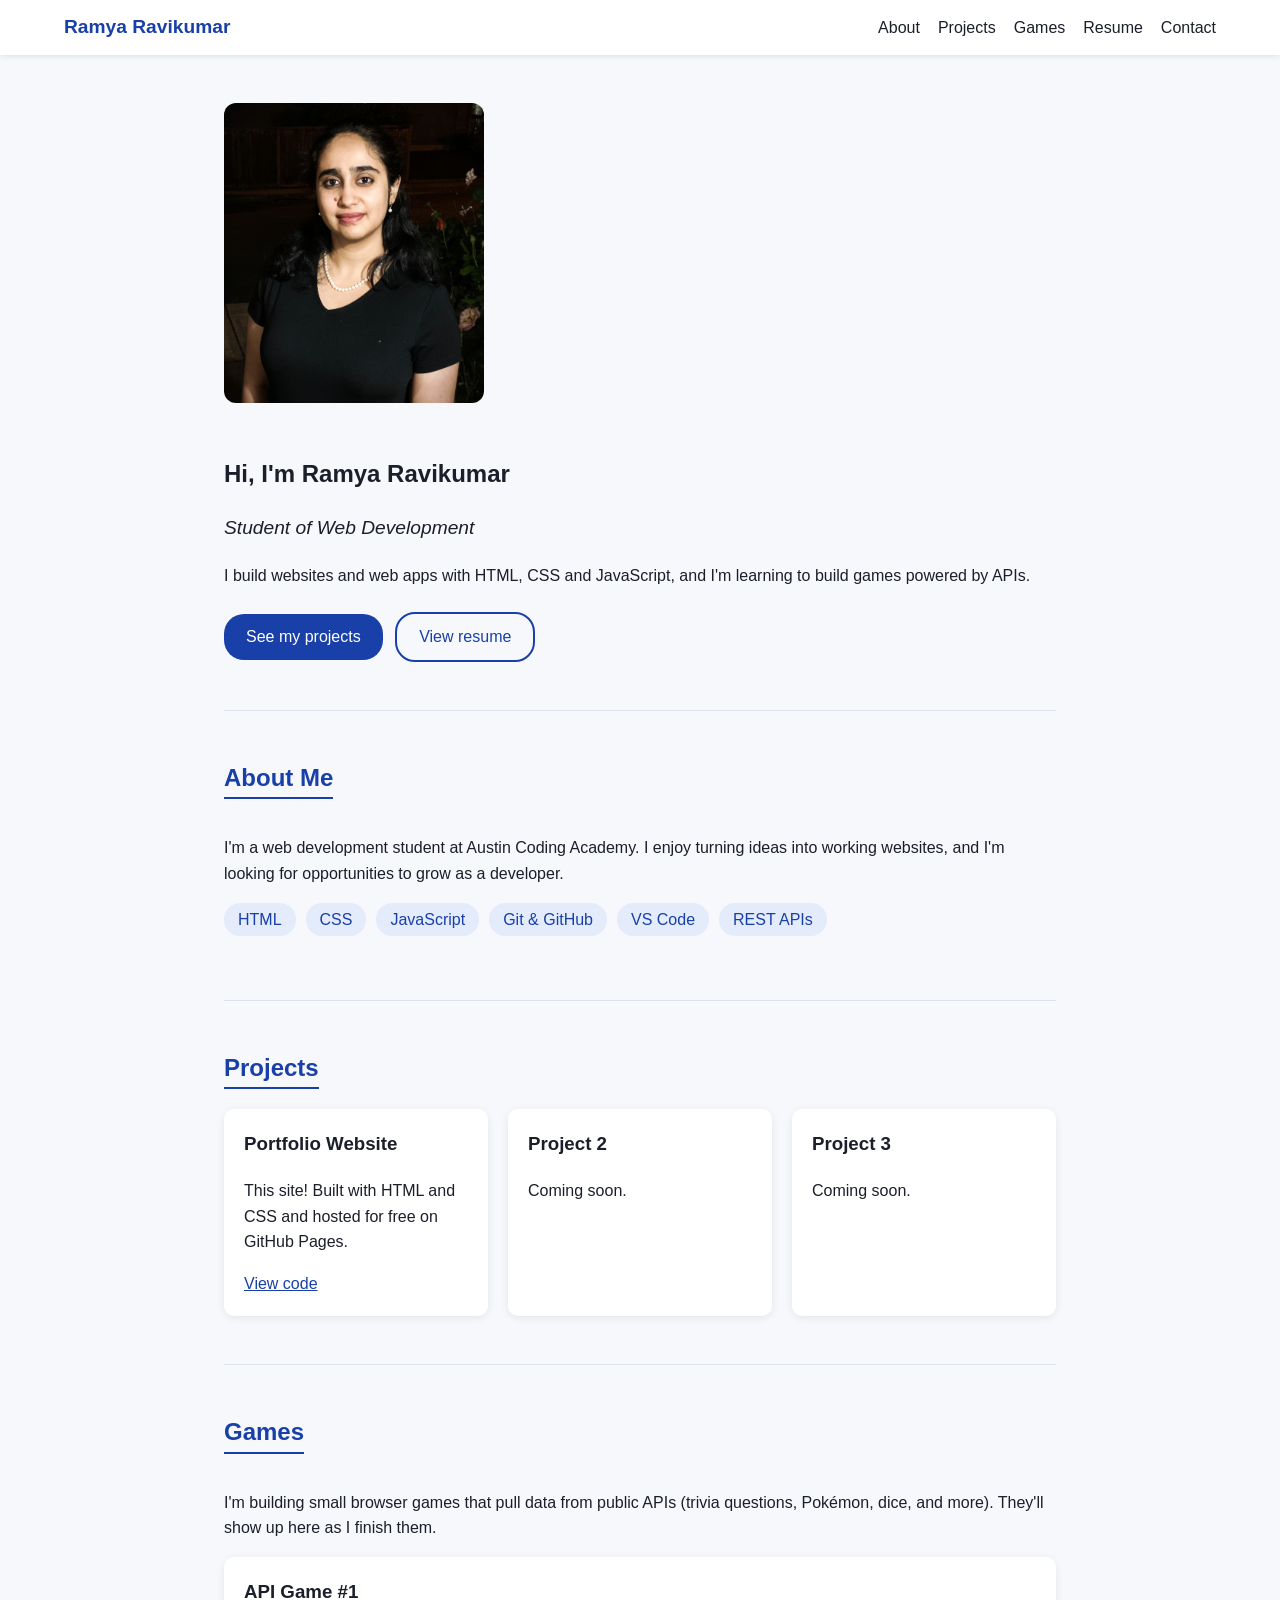
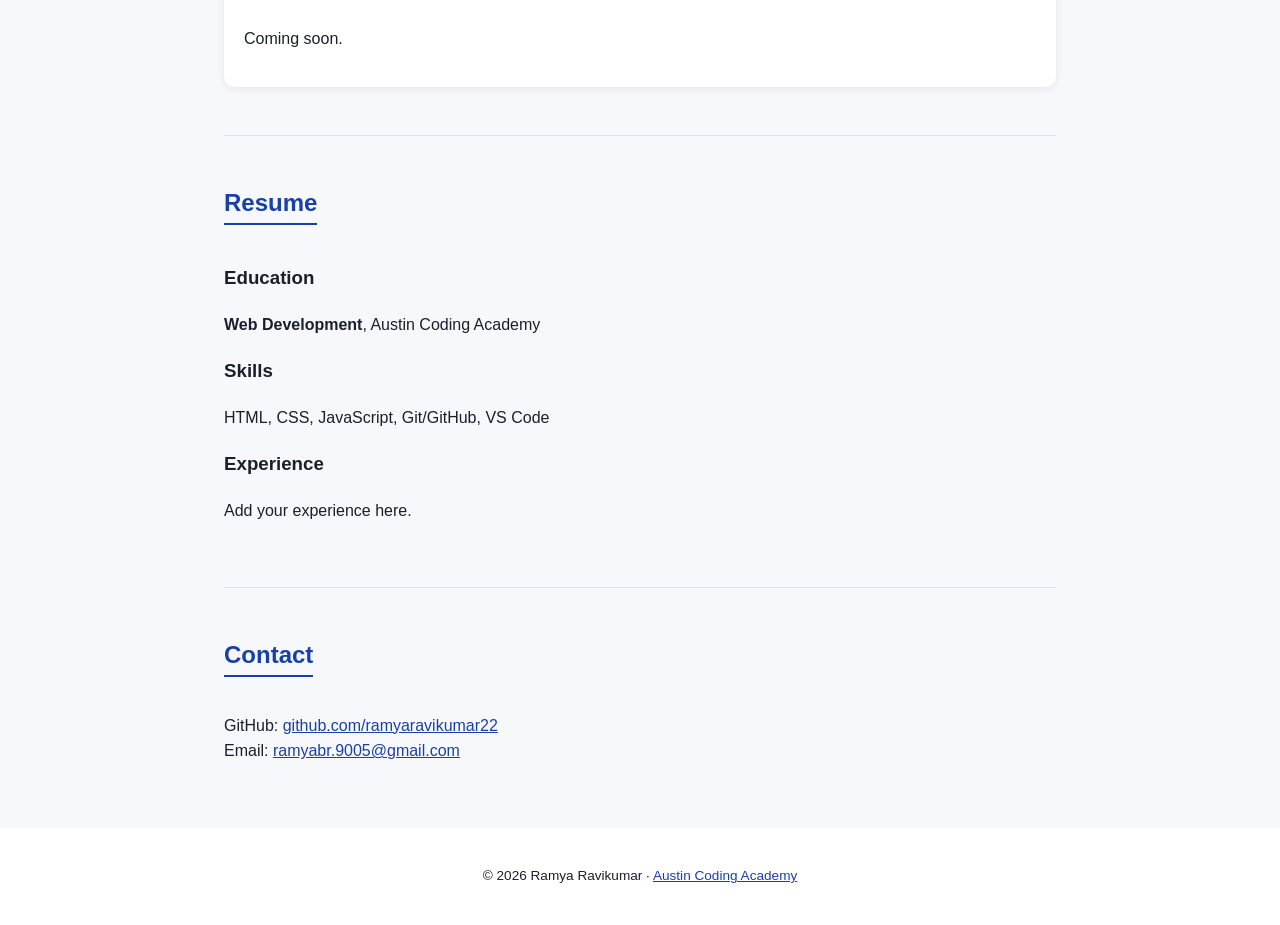
==== index.html @ 75ce88ea "Step 1: build one-page portfolio site (about, projects, games, resume, contact) Co-Authored-By: Clau" ====
<!DOCTYPE html>
<html lang="en">
<head>
  <meta charset="UTF-8">
  <meta name="viewport" content="width=device-width, initial-scale=1.0">
  <meta name="description" content="Portfolio of Ramya Ravikumar, web development student: resume, projects and games.">
  <title>Ramya Ravikumar | Web Developer Portfolio</title>
  <link rel="stylesheet" href="css/style.css">
</head>
<body>

  <header class="site-header">
    <a href="#home" class="brand">Ramya Ravikumar</a>
    <nav>
      <a href="#about">About</a>
      <a href="#projects">Projects</a>
      <a href="#games">Games</a>
      <a href="#resume">Resume</a>
      <a href="#contact">Contact</a>
    </nav>
  </header>

  <main>
    <!-- HOME -->
    <section id="home" class="hero">
      <img src="images/profile.jpg" class="profile-pic" alt="Headshot of Ramya Ravikumar">
      <div>
        <h1>Hi, I'm Ramya Ravikumar</h1>
        <p class="tagline">Student of Web Development</p>
        <p>I build websites and web apps with HTML, CSS and JavaScript, and I'm learning to build games powered by APIs.</p>
        <a class="btn" href="#projects">See my projects</a>
        <a class="btn btn-outline" href="#resume">View resume</a>
      </div>
    </section>

    <!-- ABOUT -->
    <section id="about">
      <h2>About Me</h2>
      <p>
        <!-- TODO: replace with 2-3 sentences about you -->
        I'm a web development student at Austin Coding Academy. I enjoy turning ideas into
        working websites, and I'm looking for opportunities to grow as a developer.
      </p>
      <ul class="skills">
        <li>HTML</li>
        <li>CSS</li>
        <li>JavaScript</li>
        <li>Git &amp; GitHub</li>
        <li>VS Code</li>
        <li>REST APIs</li>
      </ul>
    </section>

    <!-- PROJECTS -->
    <section id="projects">
      <h2>Projects</h2>
      <div class="cards">
        <article class="card">
          <h3>Portfolio Website</h3>
          <p>This site! Built with HTML and CSS and hosted for free on GitHub Pages.</p>
          <a href="https://github.com/ramyaravikumar22/web101_Ramya_Ravikumar">View code</a>
        </article>
        <article class="card">
          <h3>Project 2</h3>
          <p><!-- TODO: describe your next project --> Coming soon.</p>
        </article>
        <article class="card">
          <h3>Project 3</h3>
          <p>Coming soon.</p>
        </article>
      </div>
    </section>

    <!-- GAMES -->
    <section id="games">
      <h2>Games</h2>
      <p>I'm building small browser games that pull data from public APIs (trivia questions, Pokémon, dice, and more). They'll show up here as I finish them.</p>
      <div class="cards">
        <article class="card">
          <h3>API Game #1</h3>
          <p>Coming soon.</p>
        </article>
      </div>
    </section>

    <!-- RESUME -->
    <section id="resume">
      <h2>Resume</h2>

      <h3>Education</h3>
      <p><strong>Web Development</strong>, Austin Coding Academy <!-- TODO: dates --></p>

      <h3>Skills</h3>
      <p>HTML, CSS, JavaScript, Git/GitHub, VS Code</p>

      <h3>Experience</h3>
      <p><!-- TODO: add jobs, internships or volunteer work --> Add your experience here.</p>

      <!-- After you add resume.pdf to this folder, uncomment the line below:
      <a class="btn" href="resume.pdf" download>Download PDF</a>
      -->
    </section>

    <!-- CONTACT -->
    <section id="contact">
      <h2>Contact</h2>
      <ul class="contact-list">
        <li>GitHub: <a href="https://github.com/ramyaravikumar22">github.com/ramyaravikumar22</a></li>
        <li>Email: <a href="mailto:ramyabr.9005@gmail.com">ramyabr.9005@gmail.com</a></li>
        <!-- TODO: add your LinkedIn link -->
      </ul>
    </section>
  </main>

  <footer>
    <p>&copy; 2026 Ramya Ravikumar &middot; <a href="https://austincodingacademy.com/">Austin Coding Academy</a></p>
  </footer>

</body>
</html>
---- css/style.css ----
:root {
  --blue: #1940a9;
  --ink: #1b1f2a;
  --bg: #f6f8fc;
  --card: #ffffff;
}

* { box-sizing: border-box; }
html { scroll-behavior: smooth; }

body {
  margin: 0;
  font-family: Arial, Helvetica, sans-serif;
  color: var(--ink);
  background: var(--bg);
  line-height: 1.6;
}

a { color: var(--blue); }

.site-header {
  position: sticky;
  top: 0;
  z-index: 10;
  display: flex;
  flex-wrap: wrap;
  justify-content: space-between;
  align-items: center;
  gap: 8px;
  padding: 12px 5%;
  background: #fff;
  box-shadow: 0 1px 6px rgba(0, 0, 0, .1);
}
.brand { font-weight: bold; font-size: 1.2rem; text-decoration: none; }
nav { display: flex; flex-wrap: wrap; gap: 18px; }
nav a { text-decoration: none; color: var(--ink); }
nav a:hover { color: var(--blue); }

main { max-width: 960px; margin: 0 auto; padding: 0 5%; }
section { padding: 48px 0; border-bottom: 1px solid #dde3ef; }
section:last-child { border-bottom: none; }
h2 { color: var(--blue); border-bottom: 2px solid var(--blue); display: inline-block; margin-top: 0; }

.hero { display: flex; flex-wrap: wrap; align-items: center; gap: 32px; }
.profile-pic { width: 260px; height: 300px; object-fit: cover; border-radius: 12px; }
.tagline { font-style: italic; font-size: 1.2rem; margin-top: 0; }

.btn {
  display: inline-block;
  margin: 8px 8px 0 0;
  padding: 10px 22px;
  border-radius: 20px;
  background: var(--blue);
  color: #fff;
  text-decoration: none;
}
.btn-outline { background: transparent; color: var(--blue); border: 2px solid var(--blue); }

.skills { list-style: none; padding: 0; display: flex; flex-wrap: wrap; gap: 10px; }
.skills li { background: #e4ebfb; color: var(--blue); padding: 4px 14px; border-radius: 16px; }

.cards { display: grid; grid-template-columns: repeat(auto-fit, minmax(240px, 1fr)); gap: 20px; }
.card { background: var(--card); padding: 20px; border-radius: 10px; box-shadow: 0 2px 8px rgba(0, 0, 0, .08); }
.card h3 { margin-top: 0; }

.contact-list { list-style: none; padding: 0; }

footer { text-align: center; padding: 24px; font-size: .85rem; background: #fff; }
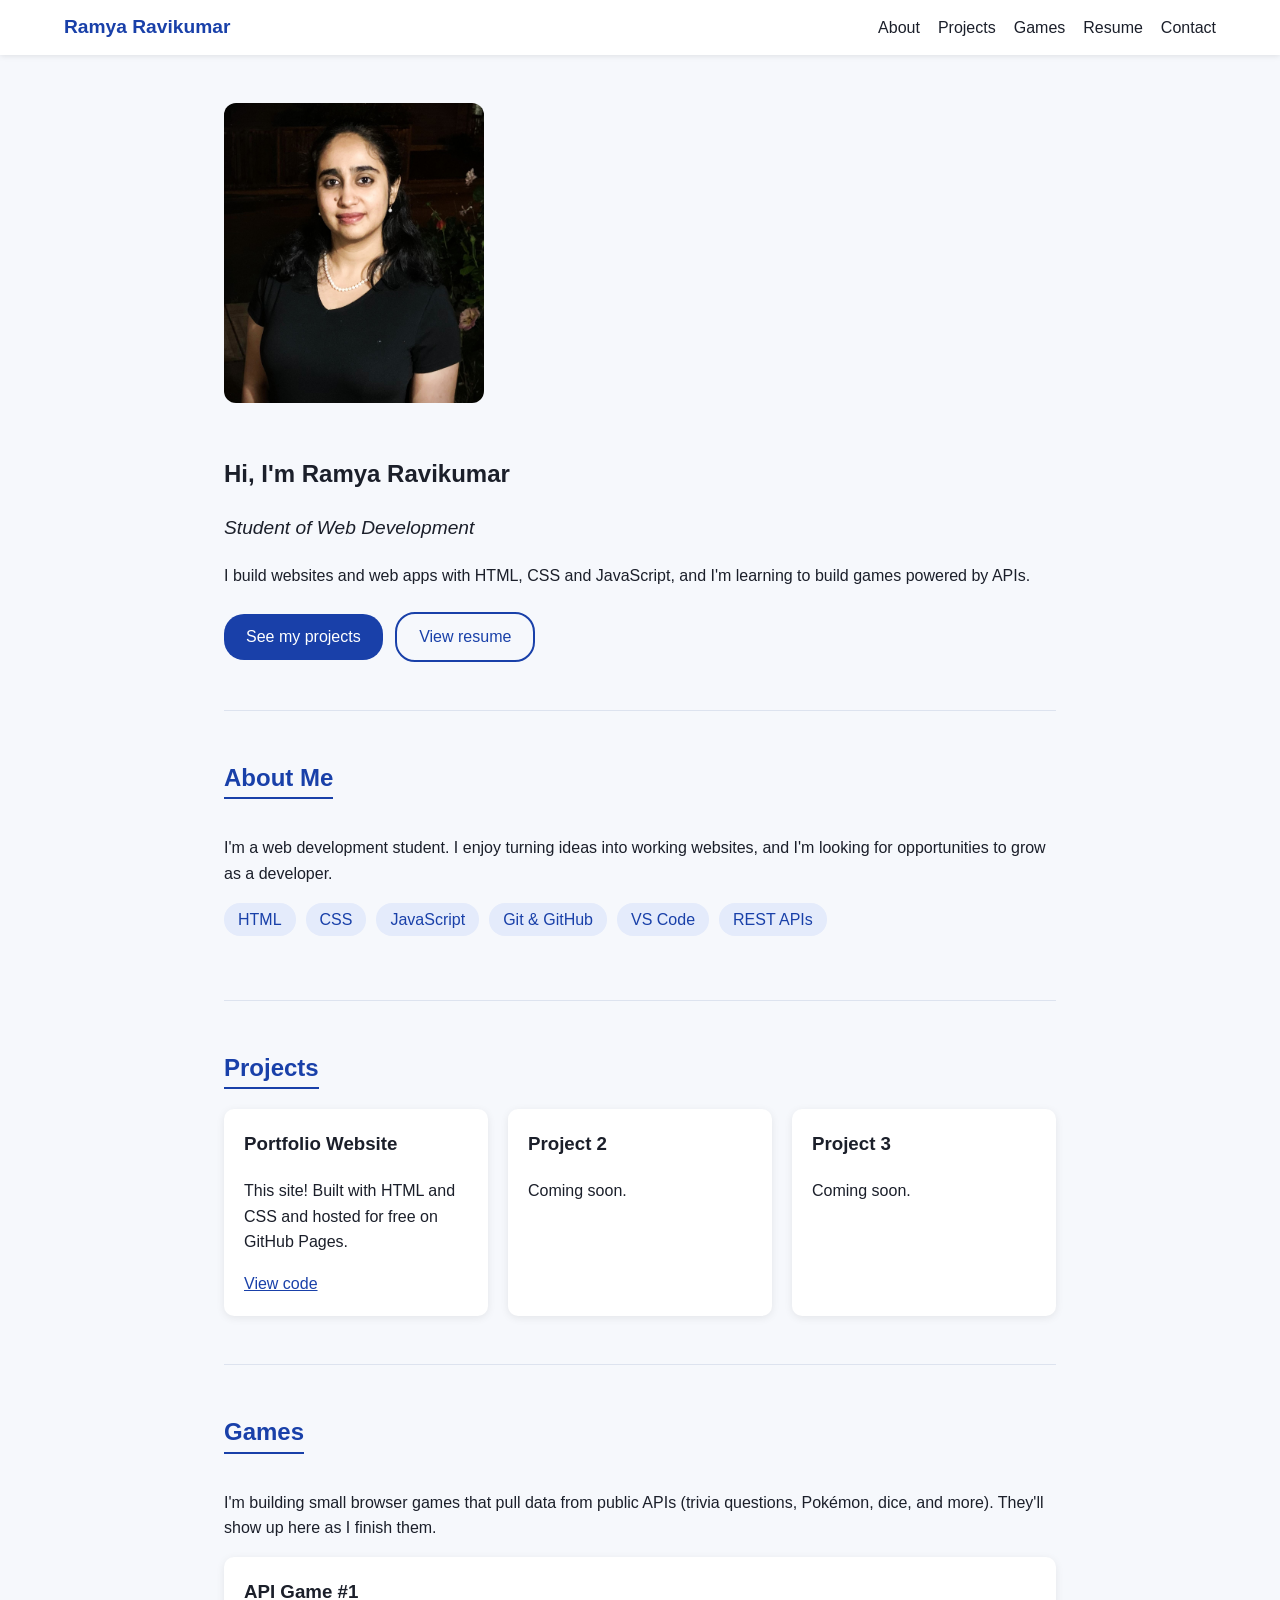
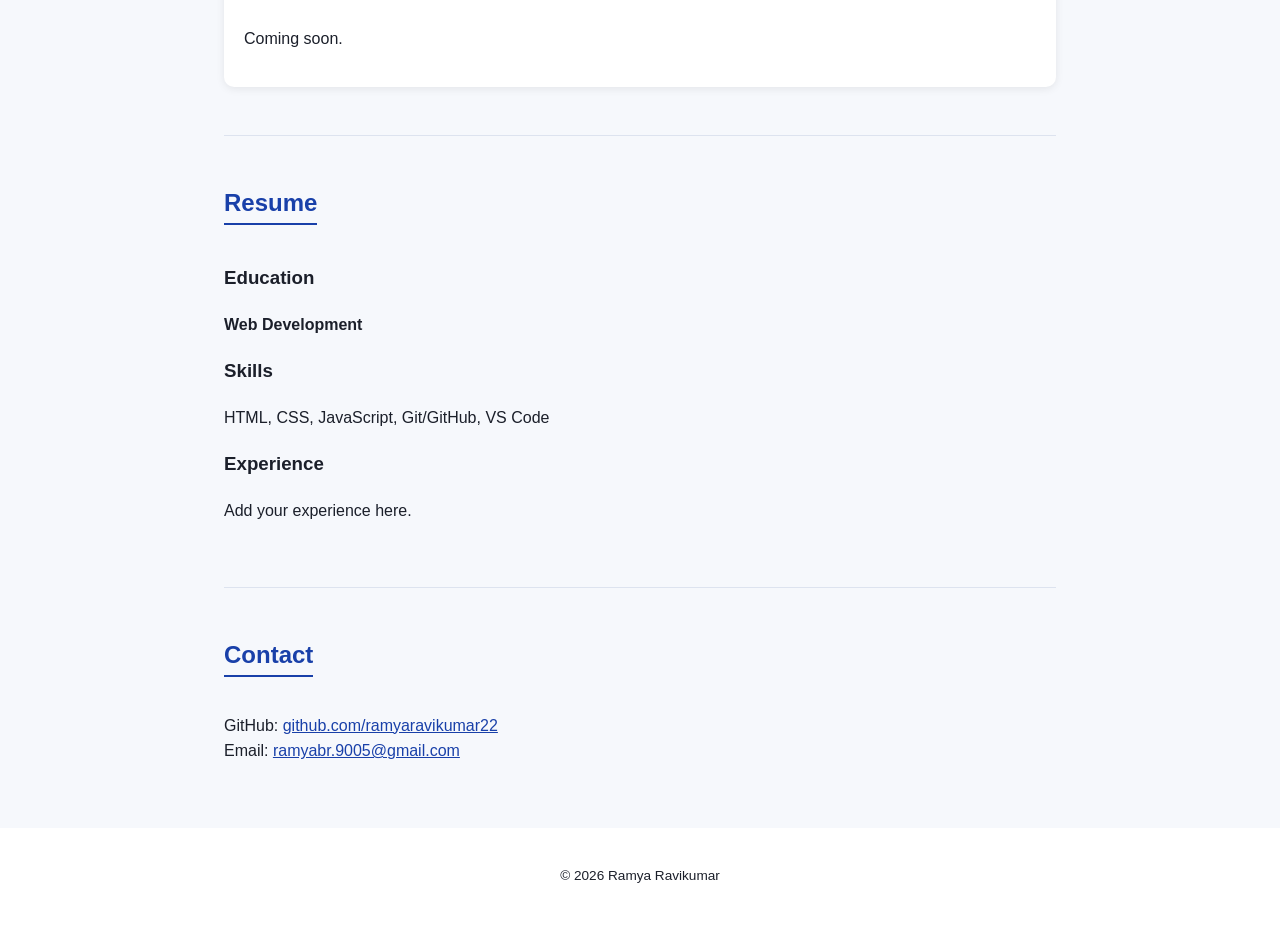
==== commit 98923515: "Remove Austin Coding Academy branding Co-Authored-By: Claude Sonnet 5.5 <noreply@anthropic.com> Clau" ====
--- a/index.html
+++ b/index.html
@@ -38,7 +38,7 @@
       <h2>About Me</h2>
       <p>
         <!-- TODO: replace with 2-3 sentences about you -->
-        I'm a web development student at Austin Coding Academy. I enjoy turning ideas into
+        I'm a web development student. I enjoy turning ideas into
         working websites, and I'm looking for opportunities to grow as a developer.
       </p>
       <ul class="skills">
@@ -88,7 +88,7 @@
       <h2>Resume</h2>
 
       <h3>Education</h3>
-      <p><strong>Web Development</strong>, Austin Coding Academy <!-- TODO: dates --></p>
+      <p><strong>Web Development</strong> <!-- TODO: school and dates from your resume --></p>
 
       <h3>Skills</h3>
       <p>HTML, CSS, JavaScript, Git/GitHub, VS Code</p>
@@ -113,7 +113,7 @@
   </main>
 
   <footer>
-    <p>&copy; 2026 Ramya Ravikumar &middot; <a href="https://austincodingacademy.com/">Austin Coding Academy</a></p>
+    <p>&copy; 2026 Ramya Ravikumar</p>
   </footer>
 
 </body>
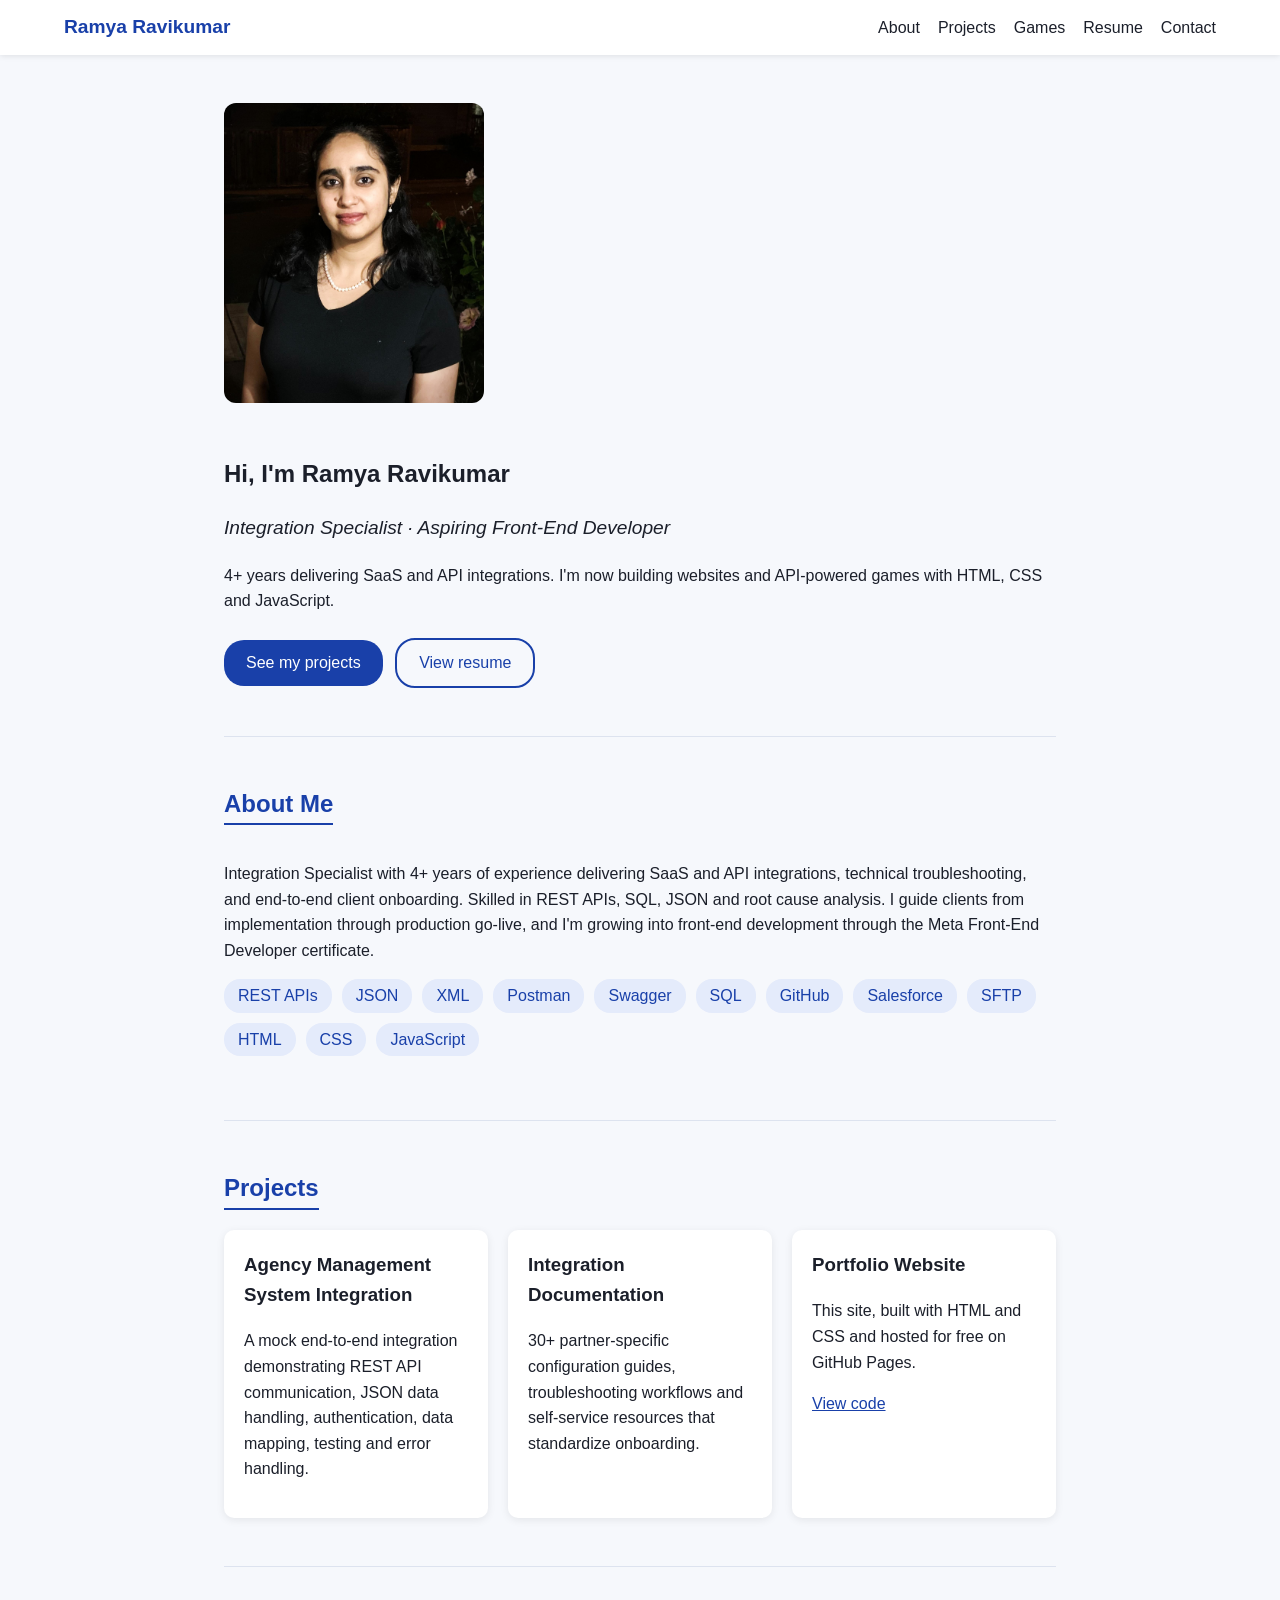
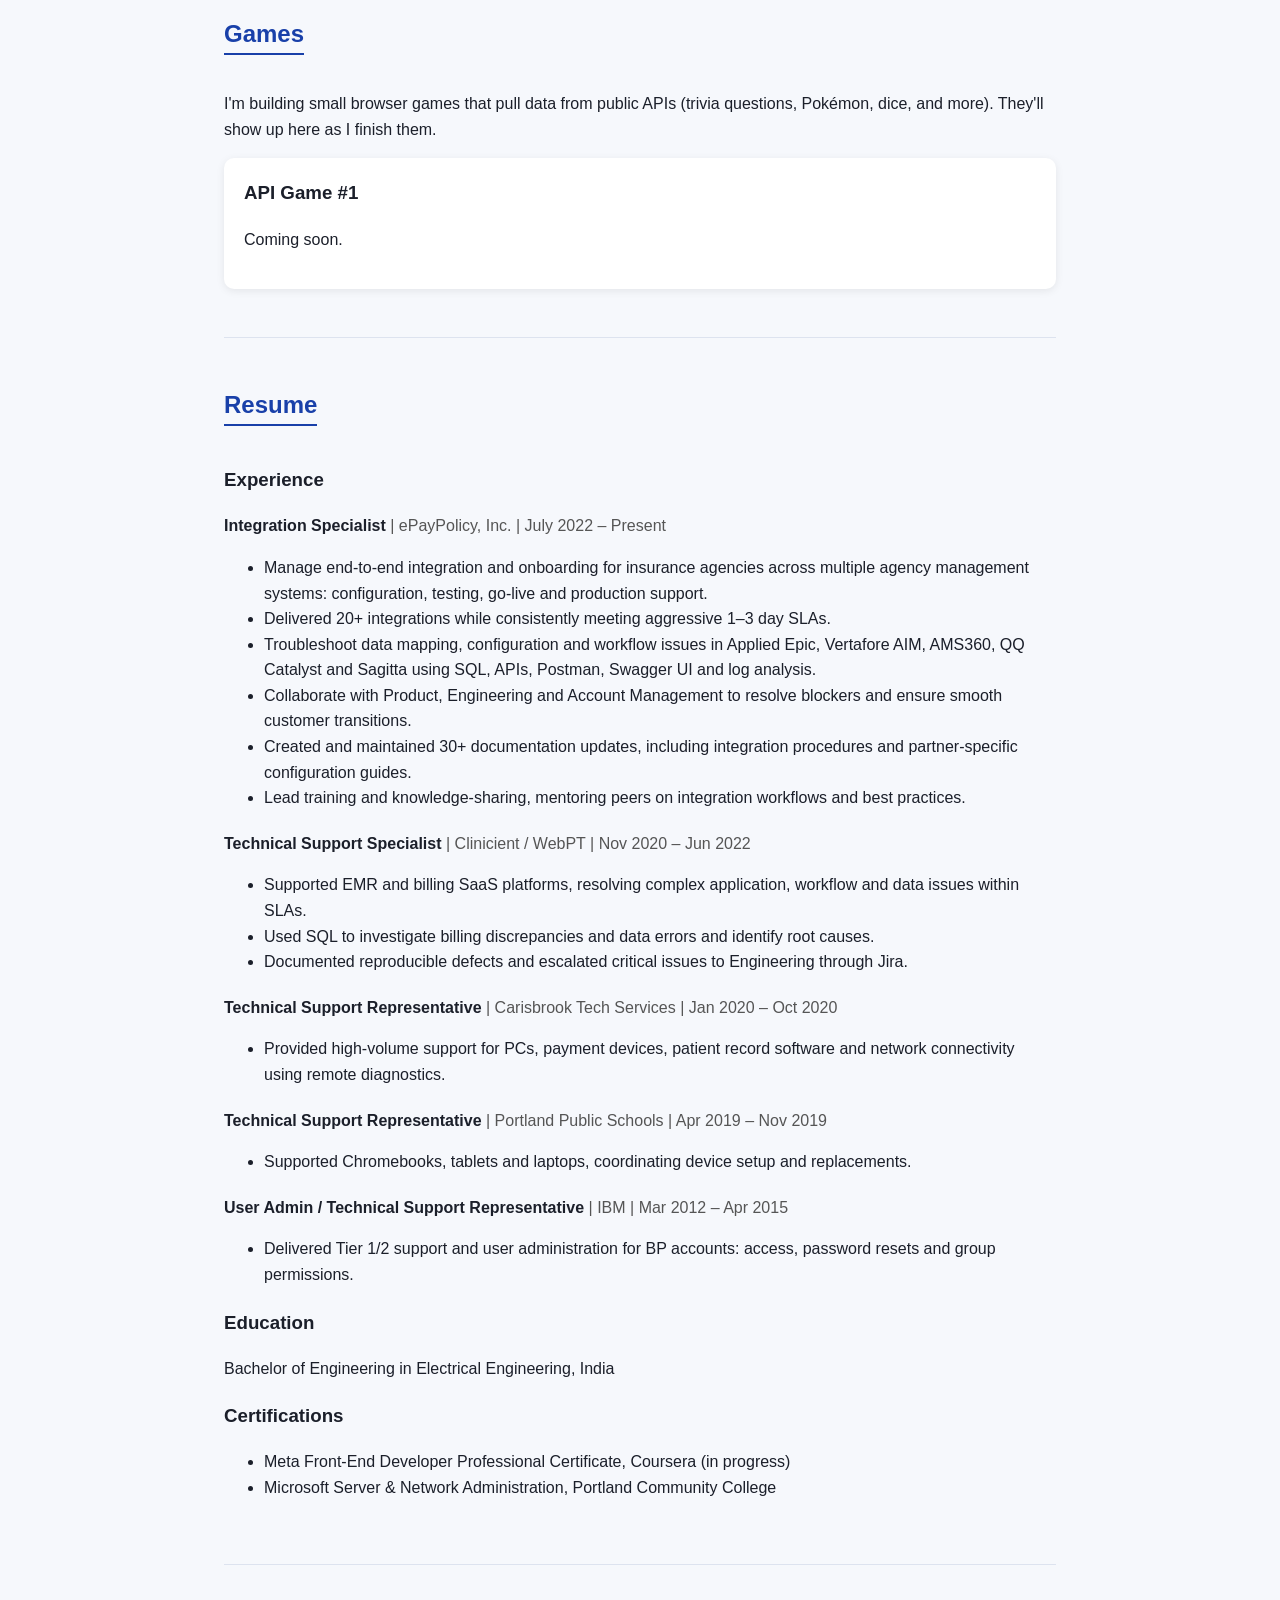
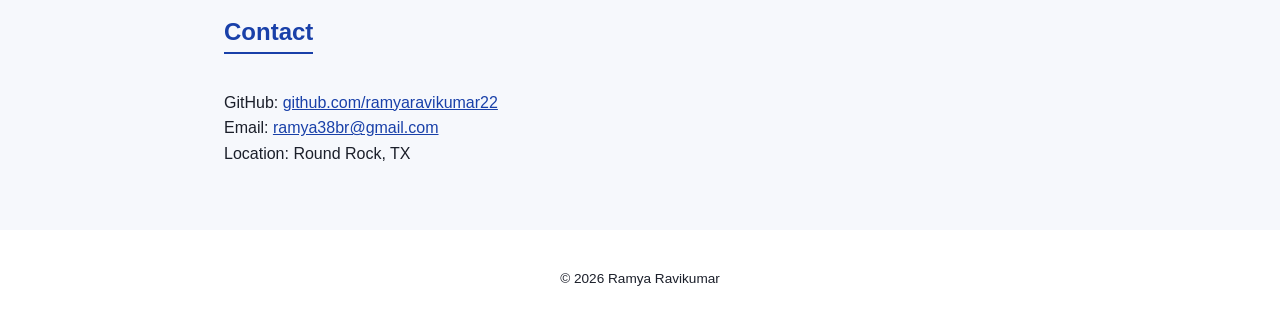
==== commit 6b273ab5: "Add resume content, remove branding details, update contact Co-Authored-By: Claude Sonnet 5.5 <norep" ====
--- a/index.html
+++ b/index.html
@@ -26,8 +26,8 @@
       <img src="images/profile.jpg" class="profile-pic" alt="Headshot of Ramya Ravikumar">
       <div>
         <h1>Hi, I'm Ramya Ravikumar</h1>
-        <p class="tagline">Student of Web Development</p>
-        <p>I build websites and web apps with HTML, CSS and JavaScript, and I'm learning to build games powered by APIs.</p>
+        <p class="tagline">Integration Specialist &middot; Aspiring Front-End Developer</p>
+        <p>4+ years delivering SaaS and API integrations. I'm now building websites and API-powered games with HTML, CSS and JavaScript.</p>
         <a class="btn" href="#projects">See my projects</a>
         <a class="btn btn-outline" href="#resume">View resume</a>
       </div>
@@ -37,17 +37,15 @@
     <section id="about">
       <h2>About Me</h2>
       <p>
-        <!-- TODO: replace with 2-3 sentences about you -->
-        I'm a web development student. I enjoy turning ideas into
-        working websites, and I'm looking for opportunities to grow as a developer.
+        Integration Specialist with 4+ years of experience delivering SaaS and API integrations,
+        technical troubleshooting, and end-to-end client onboarding. Skilled in REST APIs, SQL, JSON
+        and root cause analysis. I guide clients from implementation through production go-live, and
+        I'm growing into front-end development through the Meta Front-End Developer certificate.
       </p>
       <ul class="skills">
-        <li>HTML</li>
-        <li>CSS</li>
-        <li>JavaScript</li>
-        <li>Git &amp; GitHub</li>
-        <li>VS Code</li>
-        <li>REST APIs</li>
+        <li>REST APIs</li><li>JSON</li><li>XML</li><li>Postman</li><li>Swagger</li>
+        <li>SQL</li><li>GitHub</li><li>Salesforce</li><li>SFTP</li>
+        <li>HTML</li><li>CSS</li><li>JavaScript</li>
       </ul>
     </section>
 
@@ -56,17 +54,18 @@
       <h2>Projects</h2>
       <div class="cards">
         <article class="card">
-          <h3>Portfolio Website</h3>
-          <p>This site! Built with HTML and CSS and hosted for free on GitHub Pages.</p>
-          <a href="https://github.com/ramyaravikumar22/web101_Ramya_Ravikumar">View code</a>
+          <h3>Agency Management System Integration</h3>
+          <p>A mock end-to-end integration demonstrating REST API communication, JSON data handling, authentication, data mapping, testing and error handling.</p>
+          <!-- TODO: add the GitHub link once this project is in a repo -->
         </article>
         <article class="card">
-          <h3>Project 2</h3>
-          <p><!-- TODO: describe your next project --> Coming soon.</p>
+          <h3>Integration Documentation</h3>
+          <p>30+ partner-specific configuration guides, troubleshooting workflows and self-service resources that standardize onboarding.</p>
         </article>
         <article class="card">
-          <h3>Project 3</h3>
-          <p>Coming soon.</p>
+          <h3>Portfolio Website</h3>
+          <p>This site, built with HTML and CSS and hosted for free on GitHub Pages.</p>
+          <a href="https://github.com/ramyaravikumar22/web101_Ramya_Ravikumar">View code</a>
         </article>
       </div>
     </section>
@@ -86,17 +85,20 @@
     <!-- RESUME -->
     <section id="resume">
       <h2>Resume</h2>
-
+      <h3>Experience</h3>
+      <div class="job"><h4>Integration Specialist <span>| ePayPolicy, Inc. | July 2022 &ndash; Present</span></h4><ul><li>Manage end-to-end integration and onboarding for insurance agencies across multiple agency management systems: configuration, testing, go-live and production support.</li><li>Delivered 20+ integrations while consistently meeting aggressive 1&ndash;3 day SLAs.</li><li>Troubleshoot data mapping, configuration and workflow issues in Applied Epic, Vertafore AIM, AMS360, QQ Catalyst and Sagitta using SQL, APIs, Postman, Swagger UI and log analysis.</li><li>Collaborate with Product, Engineering and Account Management to resolve blockers and ensure smooth customer transitions.</li><li>Created and maintained 30+ documentation updates, including integration procedures and partner-specific configuration guides.</li><li>Lead training and knowledge-sharing, mentoring peers on integration workflows and best practices.</li></ul></div>
+      <div class="job"><h4>Technical Support Specialist <span>| Clinicient / WebPT | Nov 2020 &ndash; Jun 2022</span></h4><ul><li>Supported EMR and billing SaaS platforms, resolving complex application, workflow and data issues within SLAs.</li><li>Used SQL to investigate billing discrepancies and data errors and identify root causes.</li><li>Documented reproducible defects and escalated critical issues to Engineering through Jira.</li></ul></div>
+      <div class="job"><h4>Technical Support Representative <span>| Carisbrook Tech Services | Jan 2020 &ndash; Oct 2020</span></h4><ul><li>Provided high-volume support for PCs, payment devices, patient record software and network connectivity using remote diagnostics.</li></ul></div>
+      <div class="job"><h4>Technical Support Representative <span>| Portland Public Schools | Apr 2019 &ndash; Nov 2019</span></h4><ul><li>Supported Chromebooks, tablets and laptops, coordinating device setup and replacements.</li></ul></div>
+      <div class="job"><h4>User Admin / Technical Support Representative <span>| IBM | Mar 2012 &ndash; Apr 2015</span></h4><ul><li>Delivered Tier 1/2 support and user administration for BP accounts: access, password resets and group permissions.</li></ul></div>
       <h3>Education</h3>
-      <p><strong>Web Development</strong> <!-- TODO: school and dates from your resume --></p>
-
-      <h3>Skills</h3>
-      <p>HTML, CSS, JavaScript, Git/GitHub, VS Code</p>
-
-      <h3>Experience</h3>
-      <p><!-- TODO: add jobs, internships or volunteer work --> Add your experience here.</p>
-
-      <!-- After you add resume.pdf to this folder, uncomment the line below:
+      <p>Bachelor of Engineering in Electrical Engineering, India</p>
+      <h3>Certifications</h3>
+      <ul>
+        <li>Meta Front-End Developer Professional Certificate, Coursera (in progress)</li>
+        <li>Microsoft Server &amp; Network Administration, Portland Community College</li>
+      </ul>
+      <!-- Add resume.pdf (without your phone number) to this folder, then uncomment:
       <a class="btn" href="resume.pdf" download>Download PDF</a>
       -->
     </section>
@@ -106,7 +108,8 @@
       <h2>Contact</h2>
       <ul class="contact-list">
         <li>GitHub: <a href="https://github.com/ramyaravikumar22">github.com/ramyaravikumar22</a></li>
-        <li>Email: <a href="mailto:ramyabr.9005@gmail.com">ramyabr.9005@gmail.com</a></li>
+        <li>Email: <a href="mailto:ramya38br@gmail.com">ramya38br@gmail.com</a></li>
+        <li>Location: Round Rock, TX</li>
         <!-- TODO: add your LinkedIn link -->
       </ul>
     </section>
--- a/css/style.css
+++ b/css/style.css
@@ -66,3 +66,7 @@
 .contact-list { list-style: none; padding: 0; }
 
 footer { text-align: center; padding: 24px; font-size: .85rem; background: #fff; }
+
+.job { margin-bottom: 20px; }
+.job h4 { margin: 0 0 6px; }
+.job h4 span { font-weight: normal; color: #555; }
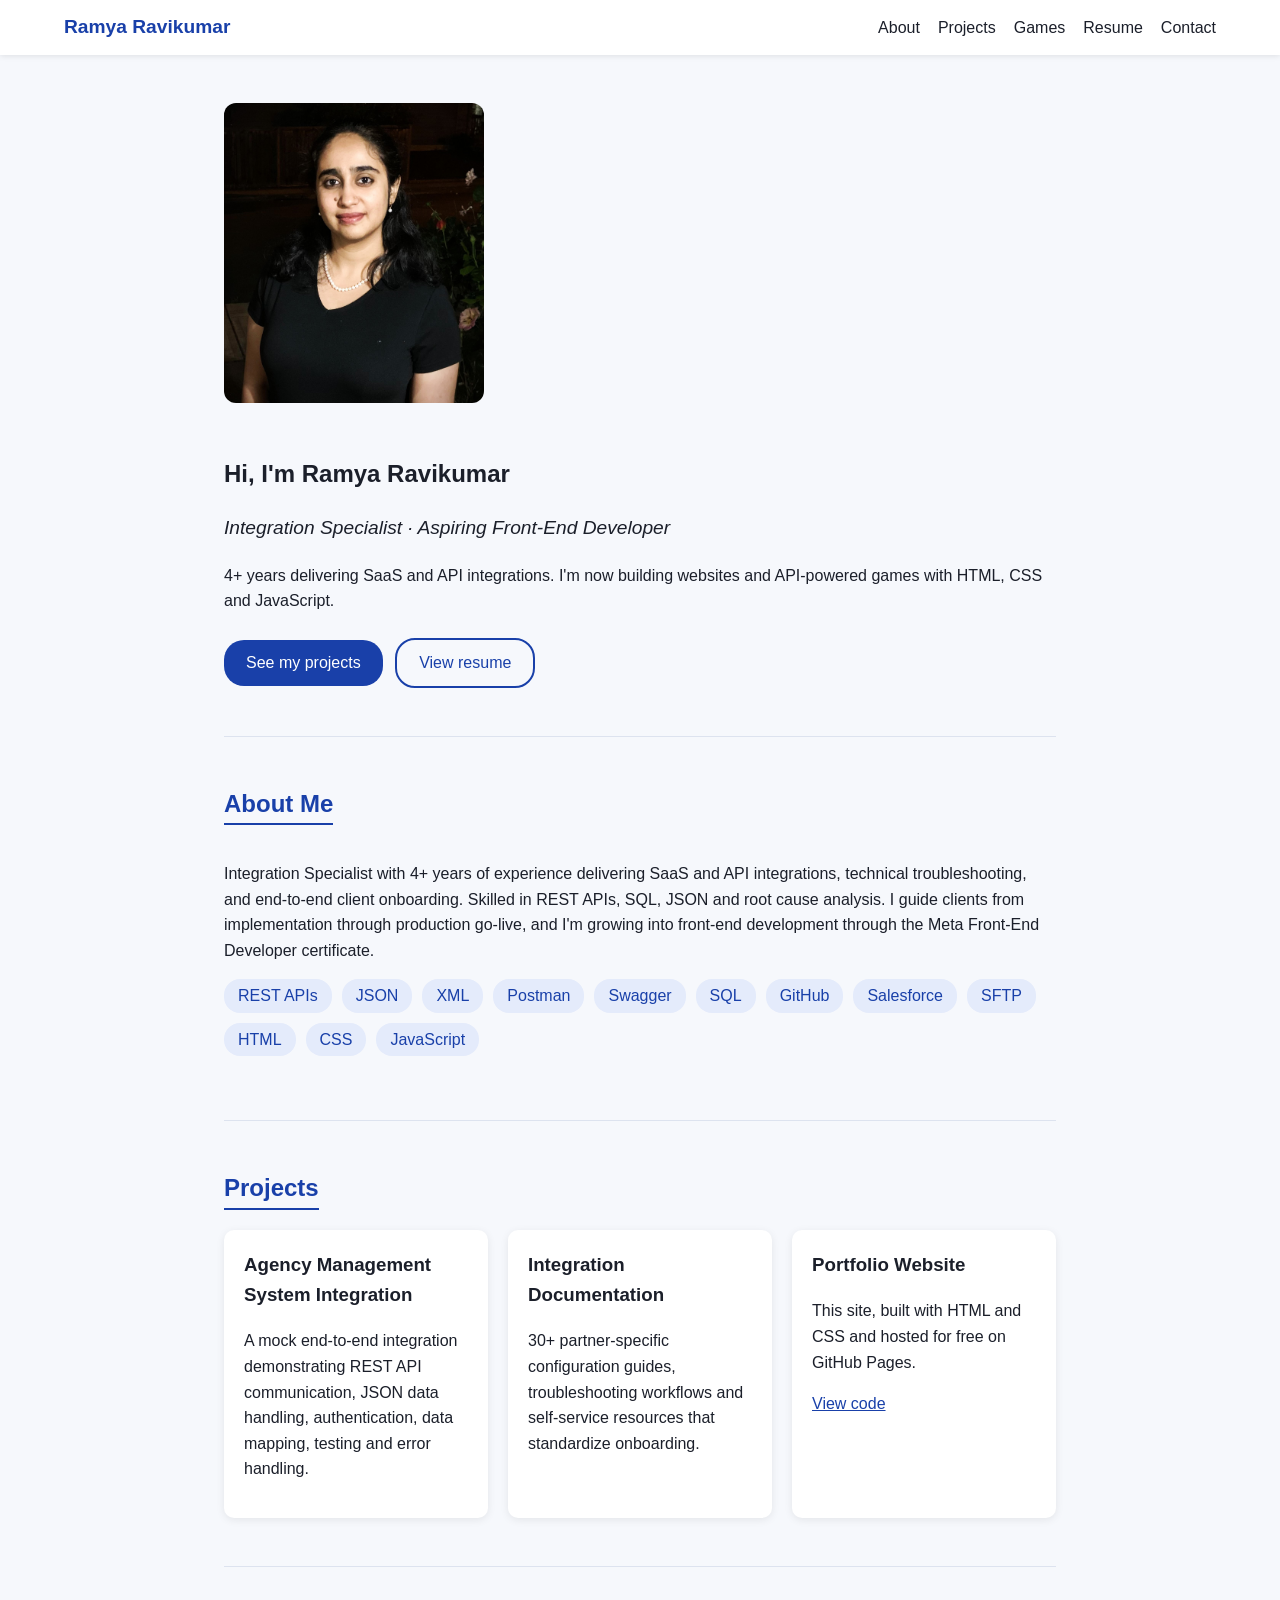
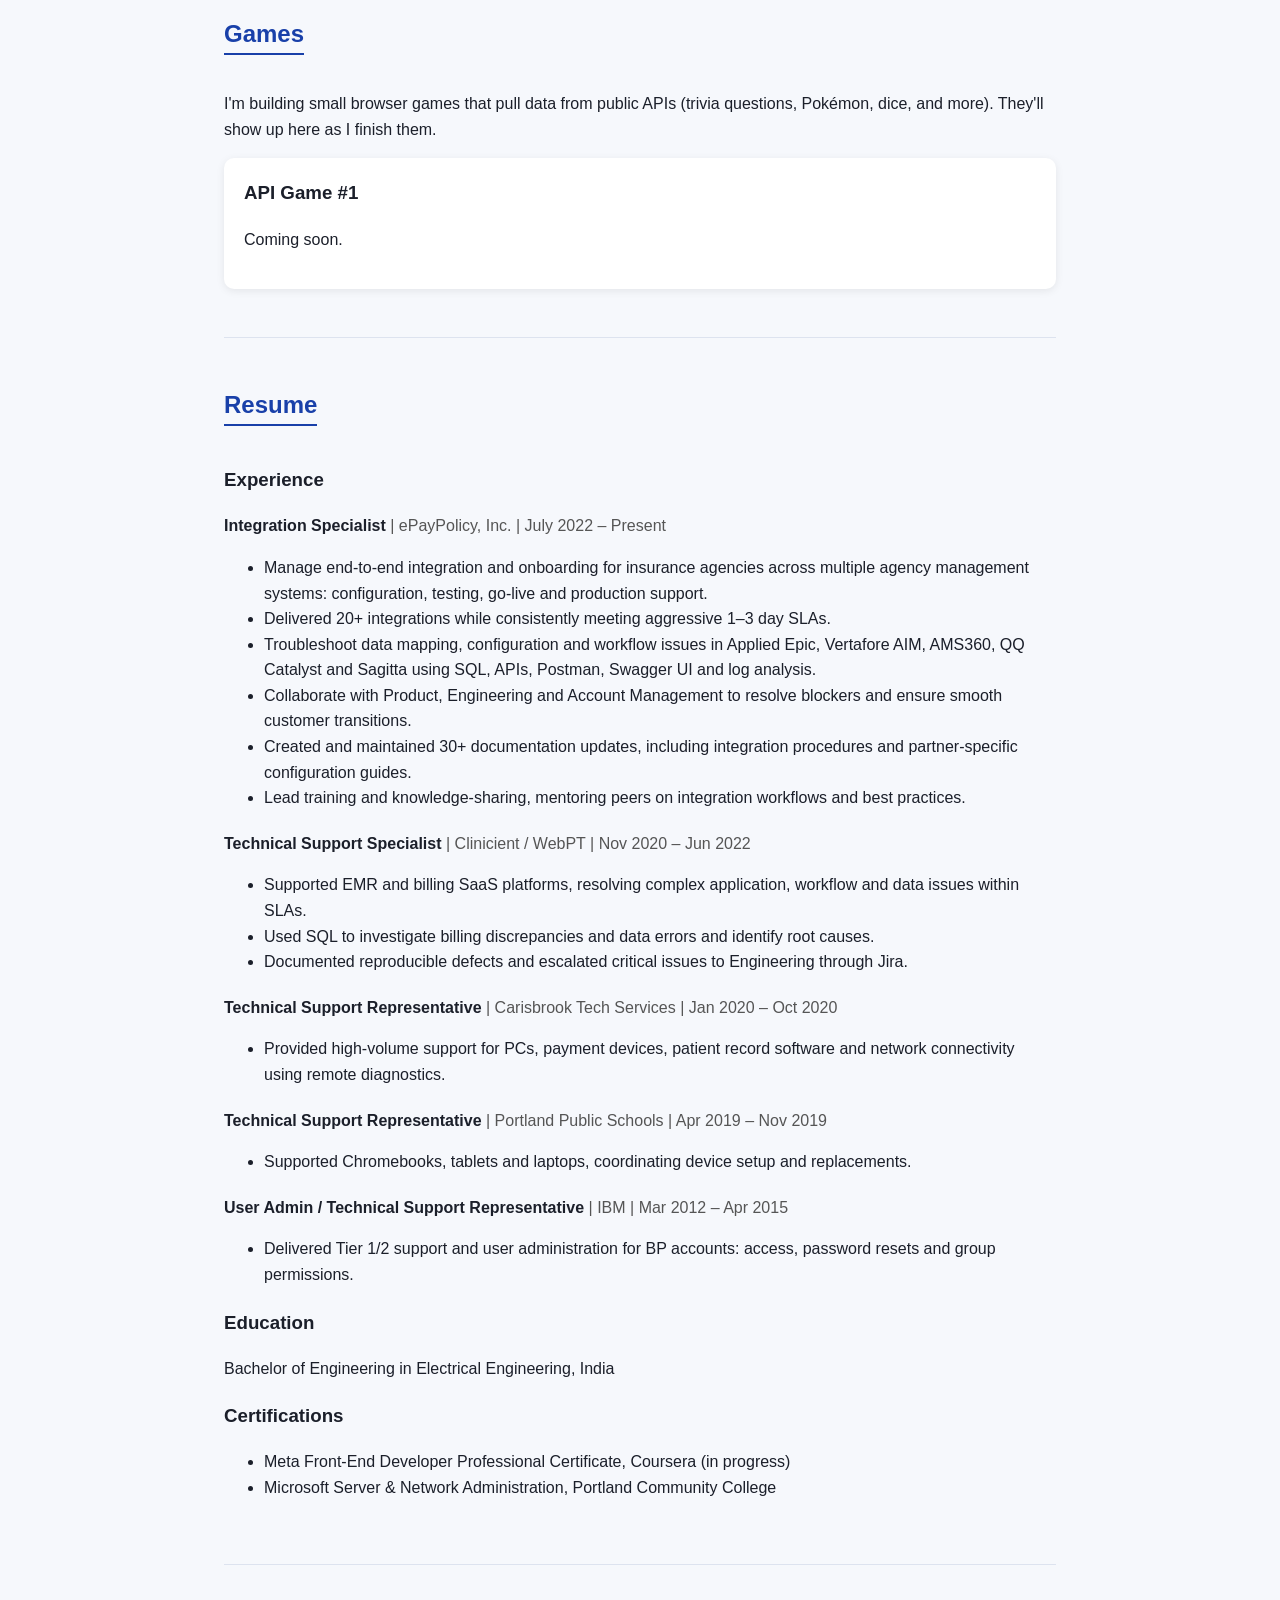
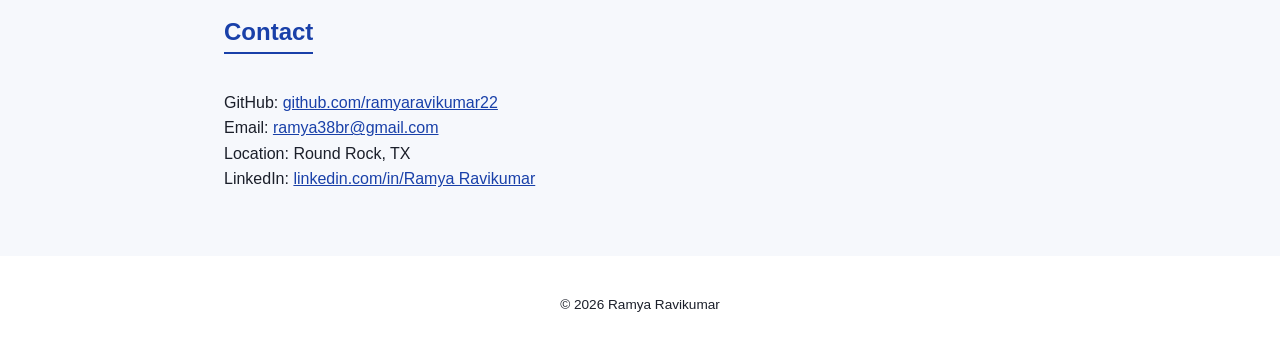
==== commit 644bcba4: "Add LinkedIn link to contact section" ====
--- a/index.html
+++ b/index.html
@@ -111,6 +111,7 @@
         <li>Email: <a href="mailto:ramya38br@gmail.com">ramya38br@gmail.com</a></li>
         <li>Location: Round Rock, TX</li>
         <!-- TODO: add your LinkedIn link -->
+         <li>LinkedIn: <a href="https://www.linkedin.com/in/ramya-ravikumar-23564553">linkedin.com/in/Ramya Ravikumar</a></li>
       </ul>
     </section>
   </main>
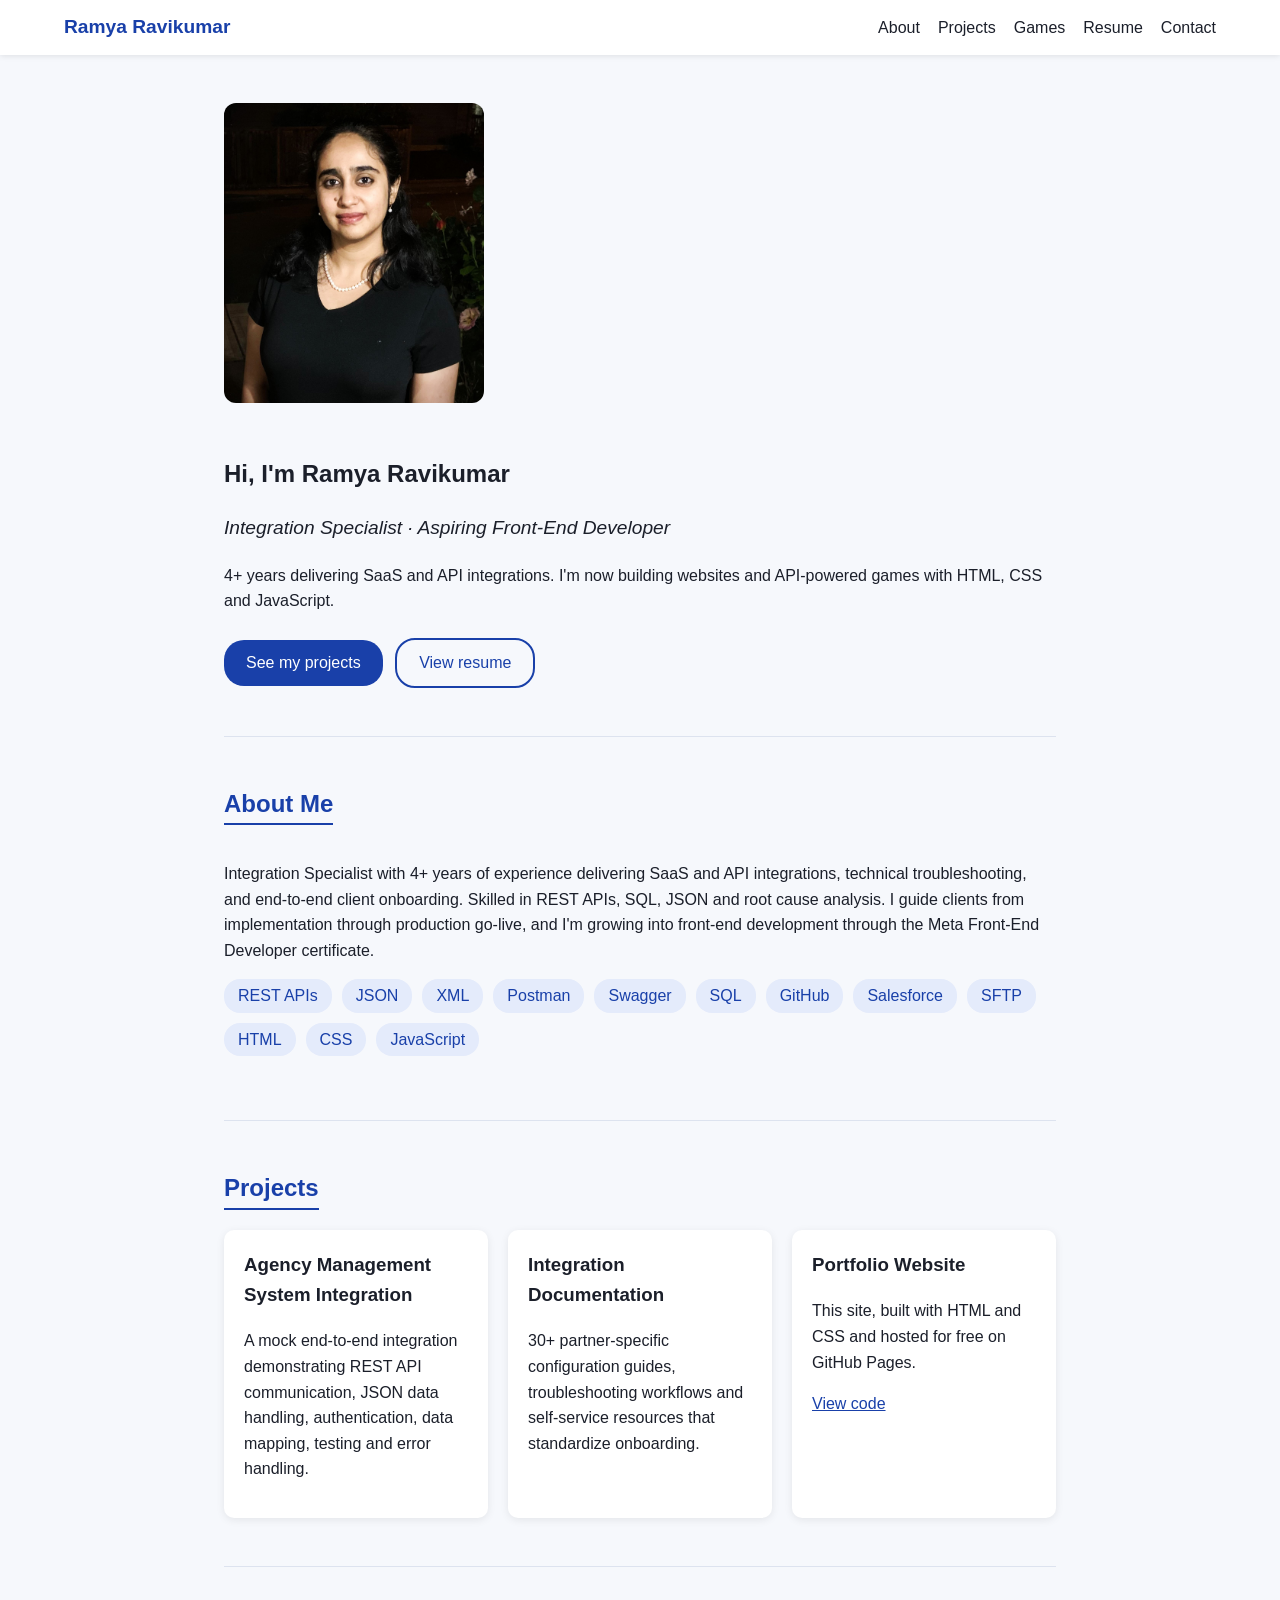
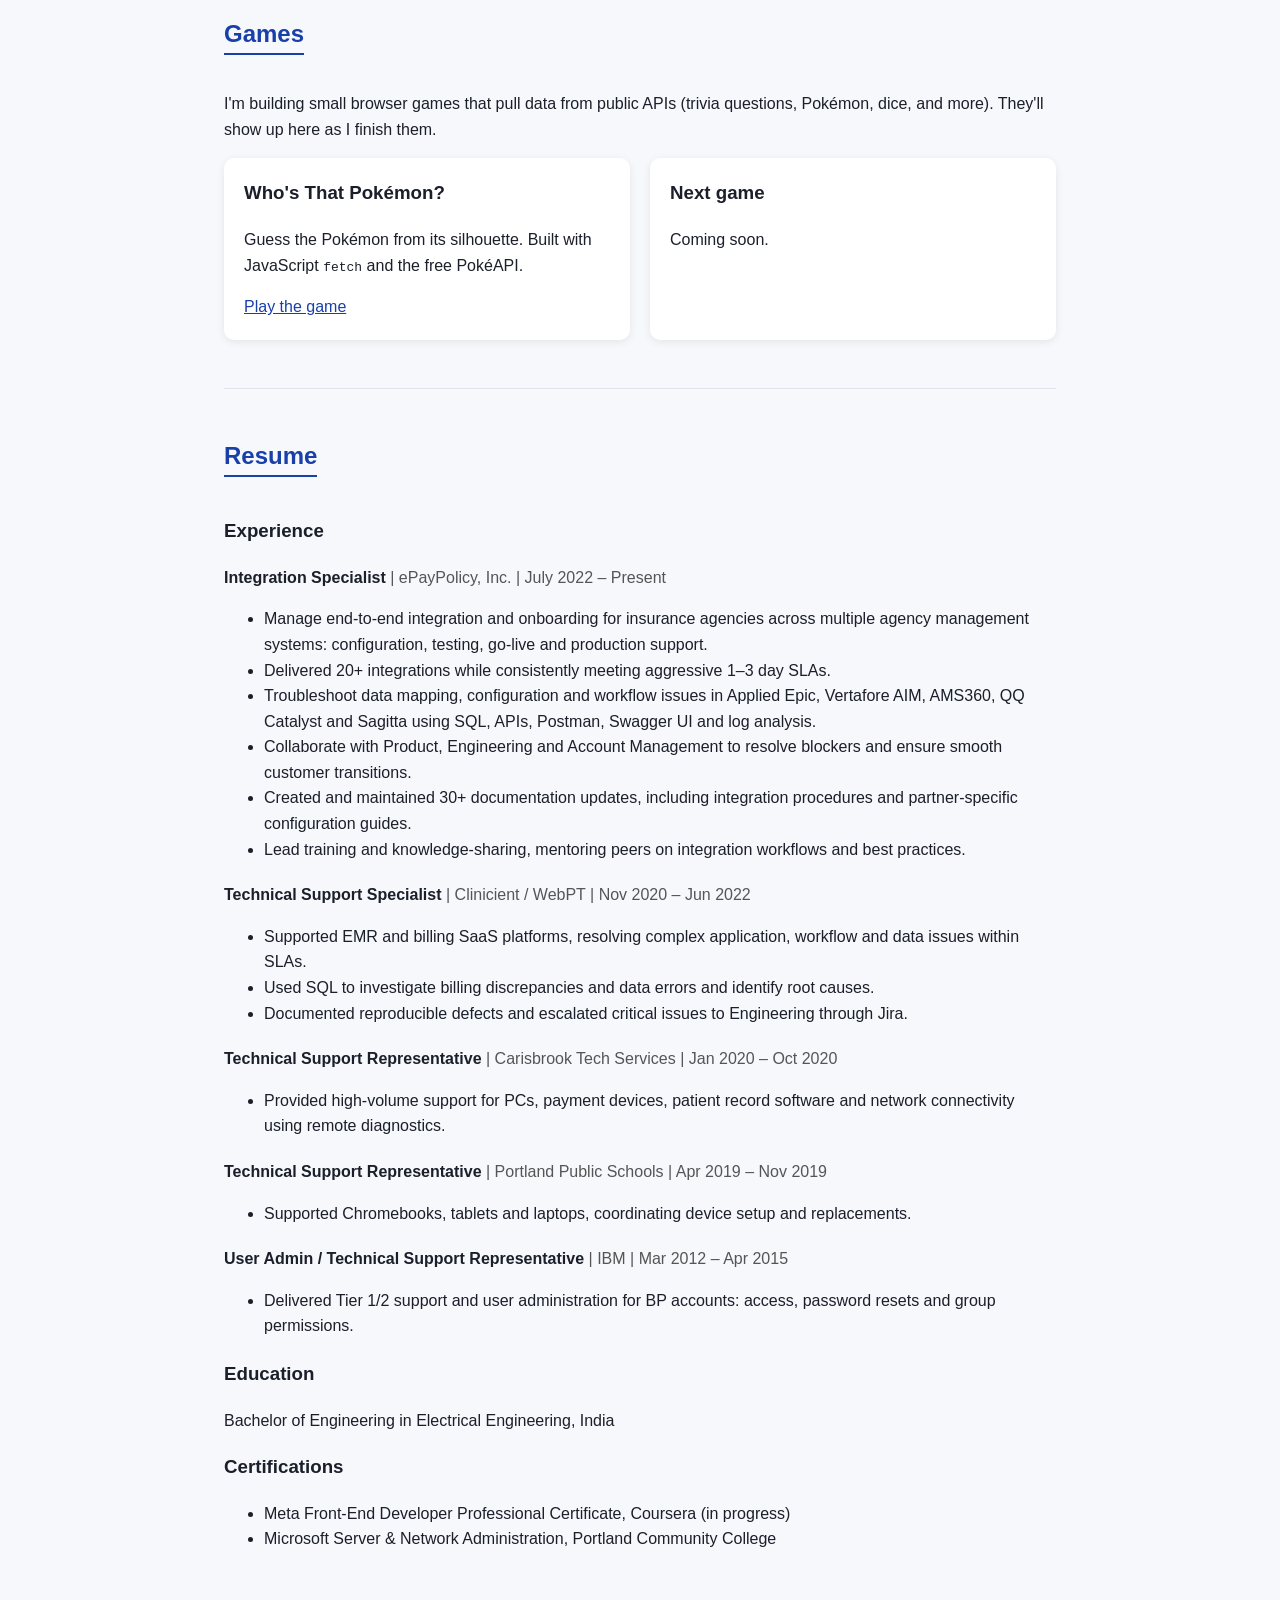
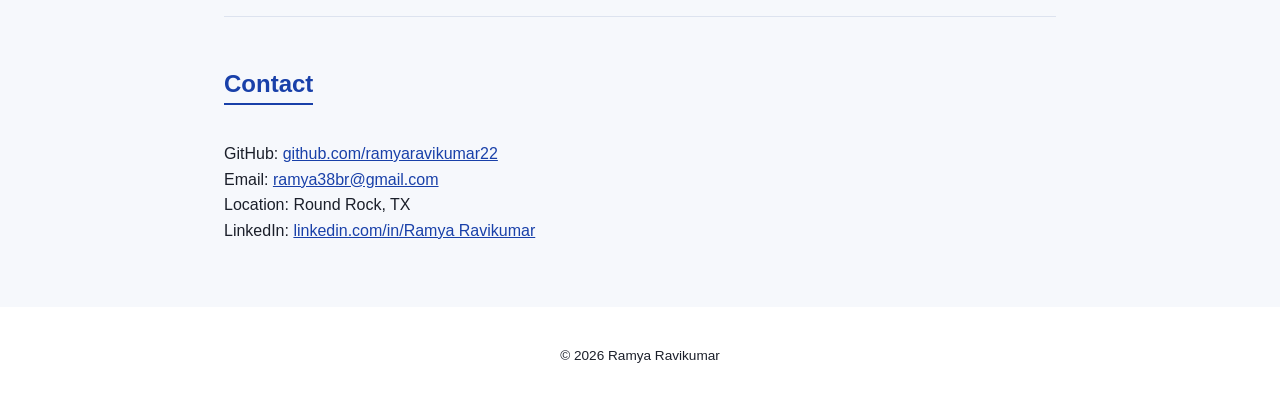
==== commit 19da93d7: "Add Who's That Pokémon? API game and link it from the portfolio Co-Authored-By: Claude Sonnet 5.5 <n" ====
--- a/index.html
+++ b/index.html
@@ -76,7 +76,12 @@
       <p>I'm building small browser games that pull data from public APIs (trivia questions, Pokémon, dice, and more). They'll show up here as I finish them.</p>
       <div class="cards">
         <article class="card">
-          <h3>API Game #1</h3>
+          <h3>Who's That Pokémon?</h3>
+          <p>Guess the Pokémon from its silhouette. Built with JavaScript <code>fetch</code> and the free PokéAPI.</p>
+          <a href="games/pokemon/index.html">Play the game</a>
+        </article>
+        <article class="card">
+          <h3>Next game</h3>
           <p>Coming soon.</p>
         </article>
       </div>
